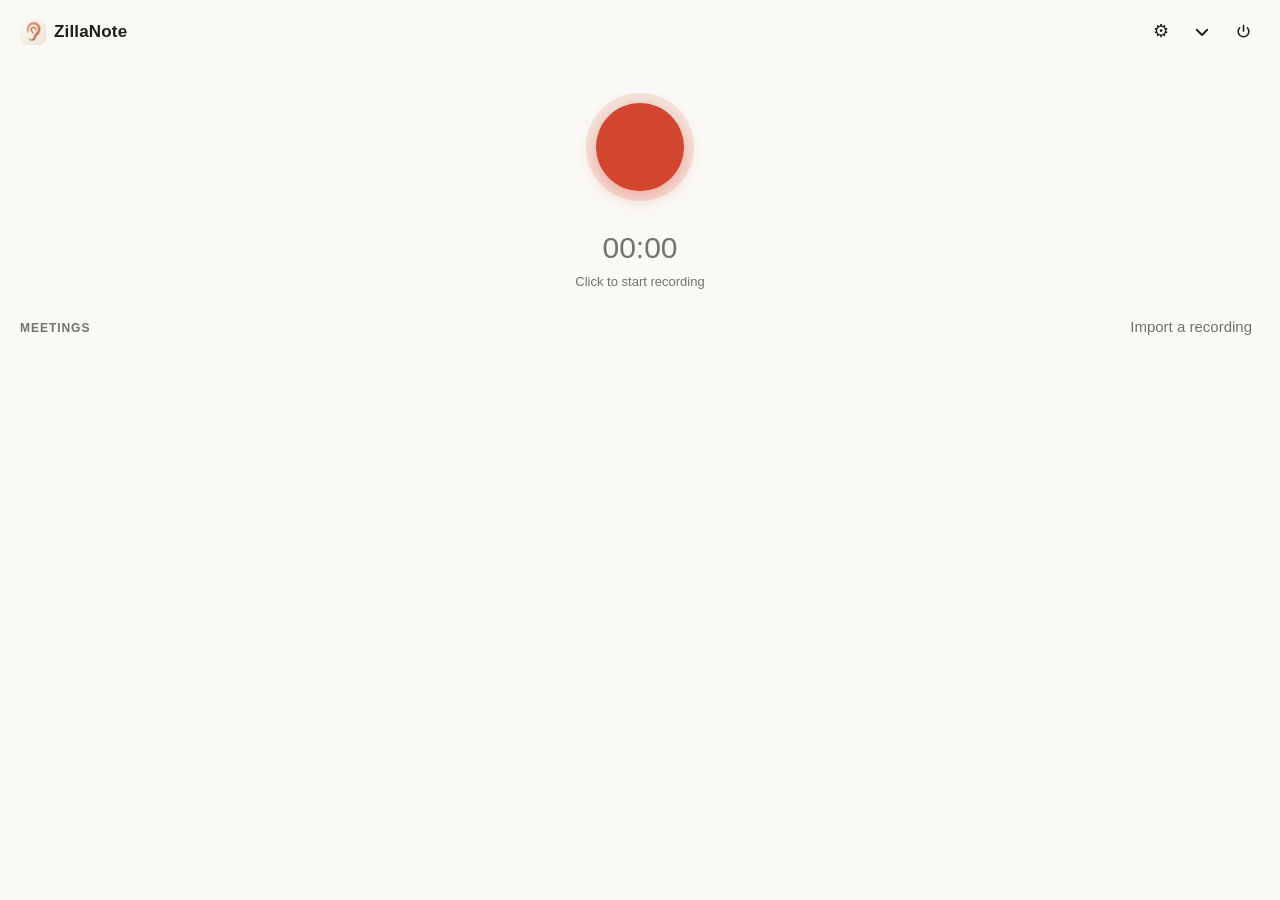
==== ui/index.html @ 25ee05d5 "Settings: choose the speech model, with its size, download time and memory Each of the four models i" ====
<!doctype html>
<html lang="en">
  <head>
    <meta charset="utf-8" />
    <meta name="viewport" content="width=device-width, initial-scale=1" />
    <title>ZillaNote</title>
    <link rel="stylesheet" href="style.css" />
  </head>
  <body>
    <main id="home" class="view">
      <header class="bar">
        <img class="brand" src="logo.png" alt="" draggable="false" />
        <h1>ZillaNote</h1>
        <button id="open-settings" class="icon" title="Settings" aria-label="Settings">⚙</button>
        <button id="collapse" class="icon" title="Shrink to the side bar" aria-label="Shrink to the side bar">
          <svg viewBox="0 0 24 24" width="18" height="18" fill="none" stroke="currentColor" stroke-width="2.4" stroke-linecap="round" stroke-linejoin="round"><path d="M5 9l7 7 7-7" /></svg>
        </button>
        <button id="quit" class="icon" title="Quit ZillaNote" aria-label="Quit ZillaNote">
          <svg viewBox="0 0 24 24" width="17" height="17" fill="none" stroke="currentColor" stroke-width="2.2" stroke-linecap="round"><path d="M12 3.5v8" /><path d="M6.6 6.8a7.5 7.5 0 1 0 10.8 0" /></svg>
        </button>
      </header>

      <section class="recorder">
        <button id="record" class="record" aria-label="Start recording">
          <span class="ring"></span>
          <span class="dot"></span>
        </button>
        <div id="timer" class="timer">00:00</div>
        <p id="hint" class="hint">Click to start recording</p>
      </section>

      <div id="notice" class="notice" hidden></div>
      <div id="download" class="download" hidden>
        <p id="download-text"></p>
        <div id="download-bar" class="progress" hidden><span></span></div>
        <div class="row">
          <button id="download-start" class="primary">Download</button>
          <button id="download-stop" class="text" hidden>Stop</button>
        </div>
      </div>

      <section class="meetings">
        <div class="row">
          <h2>Meetings</h2>
          <span class="spacer"></span>
          <button id="import" class="text" title="Transcribe a recording made elsewhere. You can also drop the file on this window.">Import a recording</button>
        </div>
        <ul id="meeting-list"></ul>
        <p id="empty" class="empty" hidden>Your meetings will appear here.</p>
      </section>
    </main>

    <main id="detail" class="view" hidden>
      <header class="bar">
        <button id="back" class="icon" title="Back" aria-label="Back">←</button>
        <input id="title" class="title" spellcheck="false" aria-label="Meeting title" />
        <button id="reveal" class="icon" title="Show files" aria-label="Show files">📁</button>
      </header>
      <p id="detail-meta" class="meta"></p>
      <p id="detail-email" class="meta" hidden><span></span> <button id="send-email" class="text link">Send again</button></p>
      <div id="detail-error" class="notice" hidden></div>
      <div id="detail-progress" class="progress" hidden><span></span></div>

      <nav class="tabs">
        <button data-tab="minutes" class="tab active">Minutes</button>
        <button data-tab="transcript" class="tab">Transcript</button>
        <span class="spacer"></span>
        <button id="copy" class="text">Copy</button>
      </nav>
      <div id="speakers" class="speakers" hidden></div>
      <article id="minutes" class="document"></article>
      <article id="transcript" class="document transcript" hidden></article>

      <footer class="actions">
        <select id="template" aria-label="Template"></select>
        <button id="rewrite">Write minutes</button>
        <span class="spacer"></span>
        <button id="reprocess" class="text" title="Transcribe the recording again">Transcribe again</button>
        <button id="delete" class="text danger">Delete</button>
      </footer>
    </main>

    <dialog id="settings">
      <form method="dialog" id="settings-form">
        <h2>Settings</h2>

        <h3>Language model</h3>
        <p class="help">Any OpenAI-compatible endpoint: LM Studio or Ollama on this Mac, or a hosted API with a key.</p>
        <label>Endpoint URL <input id="llm-url" type="url" placeholder="http://localhost:1234/v1" /></label>
        <label>Model <input id="llm-model" type="text" placeholder="qwen/qwen3.8-27b" /></label>
        <label>API key <input id="llm-key" type="password" placeholder="Not needed for a local model" autocomplete="off" /></label>

        <h3>Minutes</h3>
        <label class="check"><input id="auto-minutes" type="checkbox" /> Write the minutes by themselves as soon as the transcript is ready</label>
        <label>Default template <select id="default-template"></select></label>
        <label>
          System prompt
          <textarea id="system-prompt" rows="14" spellcheck="false"></textarea>
        </label>
        <p class="help">The rules, and under "Template" the shape of the minutes, spelled out: change the sections there. The template chosen for a meeting only says how it differs from that shape.</p>
        <button type="button" id="reset-prompt" class="text">Reset to the default prompt</button>

        <h3>Email the minutes</h3>
        <p class="help">Minutes are sent to this one address as soon as they are written. Leave it empty to send nothing.</p>
        <label>Send minutes to <input id="email-to" type="email" placeholder="you@example.com" /></label>
        <label>Send from (your mail account) <input id="email-from" type="email" placeholder="you@gmail.com, you@qq.com, …" /></label>
        <label>That account's app password <input id="email-password" type="password" autocomplete="off" placeholder="Gmail, iCloud, Yahoo: app password. QQ, 163: authorization code" /></label>
        <label id="email-server-row" hidden>Outgoing mail server <input id="email-server" type="text" placeholder="smtp.example.com:465" /></label>
        <button type="button" id="test-email" class="text">Send a test email</button>

        <h3>Recording</h3>
        <label class="check"><input id="system-audio" type="checkbox" /> Record the computer's sound too, so the other side of a Teams or Zoom call is in the transcript</label>
        <p class="help">macOS asks for permission the first time. If the other side is missing from a transcript, allow ZillaNote under Privacy &amp; Security → Screen &amp; System Audio Recording → System Audio Recording Only. <button type="button" id="open-system-audio" class="text link">Open that page</button></p>

        <h3>Remembered voices</h3>
        <p class="help">Name a speaker in a meeting's transcript, and ZillaNote knows the voice in later meetings.</p>
        <ul id="voices" class="voices"></ul>

        <h3>Speech model</h3>
        <p class="help" id="models-help">Transcription runs on this Mac. The bigger the model, the fewer mis-heard words; it needs the memory shown only while a recording is being transcribed.</p>
        <div id="models" class="models"></div>

        <h3>Recognition</h3>
        <label>
          Names and terms to prefer
          <textarea id="vocabulary" rows="3" placeholder="One per line: people, products, acronyms" spellcheck="false"></textarea>
        </label>
        <div id="readiness" class="readiness"></div>

        <menu>
          <button type="button" id="cancel-settings" class="text">Cancel</button>
          <button type="submit" id="save-settings" class="primary">Save</button>
        </menu>
      </form>
    </dialog>

    <div id="toast" class="toast" hidden></div>
    <script type="module" src="app.js"></script>
  </body>
</html>
---- ui/style.css ----
:root {
  color-scheme: light dark;
  /* Warm paper and terracotta, as in the icon. Red stays for recording and for trouble. */
  --bg: #faf9f5;
  --surface: #ffffff;
  --text: #1f1e1d;
  --muted: #73726c;
  --line: #e8e6dc;
  --accent: #d2452f;
  --brand: #c96442;
  --accent-soft: rgba(210, 69, 47, 0.13);
  --ok: #2f7d4f;
  --warn-bg: #f7ecd9;
  --warn-text: #6f4a12;
  font: 15px/1.5 -apple-system, "Segoe UI", "PingFang SC", "Microsoft YaHei", sans-serif;
}

@media (prefers-color-scheme: dark) {
  :root {
    --bg: #1f1e1d;
    --surface: #2a2927;
    --text: #f0eee6;
    --muted: #a3a097;
    --line: #3d3c38;
    --brand: #d97757;
    --warn-bg: #3a2f17;
    --warn-text: #f1cf8a;
  }
}

* { box-sizing: border-box; }
[hidden] { display: none !important; }

html, body { height: 100%; margin: 0; }
body { background: var(--bg); color: var(--text); overflow: hidden; }

.view { height: 100%; display: flex; flex-direction: column; padding: 0 20px 16px; }
.bar { display: flex; align-items: center; gap: 8px; padding: 14px 0 6px; }
.bar h1 { font-size: 17px; margin: 0; flex: 1; letter-spacing: 0.01em; }
.brand { width: 26px; height: 26px; border-radius: 7px; }
button.icon svg { display: block; }
h2 { font-size: 12px; text-transform: uppercase; letter-spacing: 0.08em; color: var(--muted); margin: 0 0 8px; }
.spacer { flex: 1; }

button { font: inherit; color: inherit; cursor: pointer; border: 1px solid var(--line); background: var(--surface); border-radius: 8px; padding: 6px 12px; }
button:disabled { opacity: 0.5; cursor: default; }
button.icon { border: none; background: none; font-size: 18px; padding: 4px 8px; border-radius: 8px; }
button.icon:hover, button.text:hover { background: var(--line); }
button.text { border: none; background: none; color: var(--muted); padding: 6px 8px; }
button.danger { color: var(--accent); }
button.primary { background: var(--brand); color: #fff; border-color: var(--brand); }

/* --- recorder --- */
.recorder { display: flex; flex-direction: column; align-items: center; padding: 26px 0 18px; }
.record { position: relative; width: 132px; height: 132px; border-radius: 50%; border: none; background: none; padding: 0; }
.record .ring { position: absolute; inset: 0; border-radius: 50%; background: var(--accent-soft); transform: scale(var(--level, 0.82)); transition: transform 0.12s ease-out; }
.record .dot { position: absolute; inset: 22px; border-radius: 50%; background: var(--accent); box-shadow: 0 6px 18px rgba(217, 58, 43, 0.35); transition: border-radius 0.2s, inset 0.2s; }
.record:hover .dot { filter: brightness(1.06); }
.record.recording .dot { inset: 44px; border-radius: 10px; }
.record:disabled .dot { background: var(--muted); box-shadow: none; }
.timer { font-size: 30px; font-variant-numeric: tabular-nums; font-weight: 300; margin-top: 12px; color: var(--muted); }
.recording ~ .timer { color: var(--text); }
.hint { margin: 2px 0 0; color: var(--muted); font-size: 13px; }

.notice { background: var(--warn-bg); color: var(--warn-text); border-radius: 10px; padding: 10px 12px; font-size: 13px; margin-bottom: 12px; white-space: pre-line; }

/* --- meetings --- */
.meetings { flex: 1; min-height: 0; display: flex; flex-direction: column; }
#meeting-list { list-style: none; margin: 0; padding: 0; overflow-y: auto; flex: 1; }
#meeting-list li { background: var(--surface); border: 1px solid var(--line); border-radius: 10px; padding: 10px 12px; margin-bottom: 8px; cursor: pointer; }
#meeting-list li:hover { border-color: var(--muted); }
.row { display: flex; align-items: baseline; gap: 8px; }
.row .name { flex: 1; font-weight: 500; white-space: nowrap; overflow: hidden; text-overflow: ellipsis; }
.row .when, .meta { color: var(--muted); font-size: 12px; }
.chip { font-size: 11px; padding: 1px 8px; border-radius: 99px; background: var(--line); color: var(--muted); white-space: nowrap; }
.chip.done { background: rgba(47, 125, 79, 0.14); color: var(--ok); }
.chip.failed { background: var(--accent-soft); color: var(--accent); }
.progress { height: 3px; background: var(--line); border-radius: 3px; margin-top: 8px; overflow: hidden; }
.progress span { display: block; height: 100%; width: 0; background: var(--brand); transition: width 0.3s; }
.progress.indeterminate span { width: 35%; animation: slide 1.4s ease-in-out infinite; }
@keyframes slide { 0% { margin-left: -35%; } 100% { margin-left: 100%; } }
.empty { color: var(--muted); text-align: center; margin-top: 28px; font-size: 13px; }

/* --- detail --- */
.title { flex: 1; min-width: 0; font: inherit; font-size: 16px; font-weight: 600; color: inherit; background: none; border: 1px solid transparent; border-radius: 6px; padding: 3px 6px; }
.title:hover, .title:focus { border-color: var(--line); outline: none; background: var(--surface); }
.meta { margin: 0 0 8px 6px; }
.tabs { display: flex; align-items: center; gap: 4px; border-bottom: 1px solid var(--line); margin-bottom: 10px; }
.tab { border: none; background: none; border-radius: 0; padding: 8px 10px; color: var(--muted); border-bottom: 2px solid transparent; margin-bottom: -1px; }
.tab.active { color: var(--text); border-bottom-color: var(--brand); }
.document { flex: 1; min-height: 0; overflow-y: auto; user-select: text; -webkit-user-select: text; padding-right: 4px; }
.document h1, .document h2, .document h3 { text-transform: none; letter-spacing: 0; color: var(--text); margin: 16px 0 6px; }
.document h1 { font-size: 18px; } .document h2 { font-size: 16px; } .document h3 { font-size: 14px; }
.document p { margin: 0 0 10px; }
.document ul, .document ol { margin: 0 0 10px; padding-left: 22px; }
.document li { margin-bottom: 3px; }
.document code { background: var(--line); border-radius: 4px; padding: 0 4px; font-size: 13px; }
.document blockquote { margin: 0 0 10px; padding-left: 12px; border-left: 3px solid var(--line); color: var(--muted); }
.document table { border-collapse: collapse; width: 100%; margin-bottom: 12px; font-size: 13px; }
.document th, .document td { border: 1px solid var(--line); padding: 5px 8px; text-align: left; vertical-align: top; }
.document th { background: var(--surface); }
.document .placeholder { color: var(--muted); text-align: center; margin-top: 40px; }
.transcript p { margin-bottom: 8px; }
.transcript time { color: var(--muted); font-size: 12px; font-variant-numeric: tabular-nums; margin-right: 6px; }
.actions { display: flex; align-items: center; gap: 6px; padding-top: 10px; border-top: 1px solid var(--line); }
input:focus-visible, textarea:focus-visible, select:focus-visible { outline: 2px solid var(--brand); outline-offset: 1px; }
select, input, textarea { font: inherit; color: inherit; background: var(--surface); border: 1px solid var(--line); border-radius: 8px; padding: 6px 8px; }

/* --- choosing the speech model --- */
.models { display: flex; flex-direction: column; gap: 6px; }
#settings-form label.model { flex-direction: row; align-items: flex-start; gap: 10px; padding: 8px 10px; border: 1px solid var(--line); border-radius: 10px; color: var(--text); cursor: pointer; }
#settings-form label.model:has(input:checked) { border-color: var(--brand); }
label.model input { margin: 3px 0 0; accent-color: var(--brand); }
label.model > span { display: flex; flex-direction: column; gap: 2px; font-size: 13px; }
label.model b { font-weight: 600; }
label.model small { font-size: 12px; color: var(--muted); }
label.model small.facts { color: var(--text); opacity: 0.8; }
.tag { font-style: normal; font-weight: 500; font-size: 11px; color: var(--brand); margin-left: 4px; }

/* --- downloading the models --- */
.download { margin: 0 0 12px; padding: 10px 12px; border: 1px solid var(--line); border-radius: 10px; font-size: 13px; display: flex; flex-direction: column; gap: 8px; }
.download p { margin: 0; }
.download .row { display: flex; gap: 8px; align-items: center; }

/* --- speakers --- */
.speakers { display: flex; flex-wrap: wrap; gap: 6px; padding: 0 0 8px; }
.speaker { font-size: 12px; padding: 3px 10px; border-radius: 99px; border: 1px dashed var(--line); background: none; color: var(--muted); cursor: pointer; }
.speaker.named { border-style: solid; color: var(--text); }
.speaker-name { font-size: 12px; padding: 3px 10px; border-radius: 99px; width: 140px; }
.transcript b { font-weight: 600; }
.voices { list-style: none; margin: 0; padding: 0; display: flex; flex-direction: column; gap: 2px; }
.voices li { display: flex; align-items: center; justify-content: space-between; font-size: 13px; }

/* --- settings --- */
dialog { border: none; border-radius: 14px; padding: 0; width: min(560px, calc(100vw - 32px)); max-height: calc(100vh - 32px); background: var(--bg); color: var(--text); box-shadow: 0 20px 60px rgba(0, 0, 0, 0.35); }
dialog::backdrop { background: rgba(0, 0, 0, 0.35); }
#settings-form { padding: 18px 20px; display: flex; flex-direction: column; gap: 8px; }
#settings-form h2 { font-size: 17px; text-transform: none; letter-spacing: 0; color: var(--text); margin: 0; }
#settings-form h3 { font-size: 12px; text-transform: uppercase; letter-spacing: 0.08em; color: var(--muted); margin: 12px 0 0; }
#settings-form label { display: flex; flex-direction: column; gap: 4px; font-size: 13px; color: var(--muted); }
#settings-form label.check { flex-direction: row; align-items: flex-start; gap: 8px; color: var(--text); }
#settings-form label.check input { margin: 2px 0 0; }
#settings-form textarea { resize: vertical; font-size: 13px; line-height: 1.45; color: var(--text); }
#settings-form input, #settings-form select { color: var(--text); }
.help { margin: 0; font-size: 12px; color: var(--muted); }
#reset-prompt, #test-email { align-self: flex-start; font-size: 12px; }
button.link { padding: 0 4px; font-size: 12px; color: var(--brand); }
.meta.problem span { color: var(--accent); }
.readiness { font-size: 12px; color: var(--muted); white-space: pre-line; }
menu { display: flex; justify-content: flex-end; gap: 8px; padding: 0; margin: 10px 0 0; }

.toast { position: fixed; left: 50%; bottom: 22px; transform: translateX(-50%); background: var(--text); color: var(--bg); padding: 8px 14px; border-radius: 99px; font-size: 13px; max-width: 86vw; }
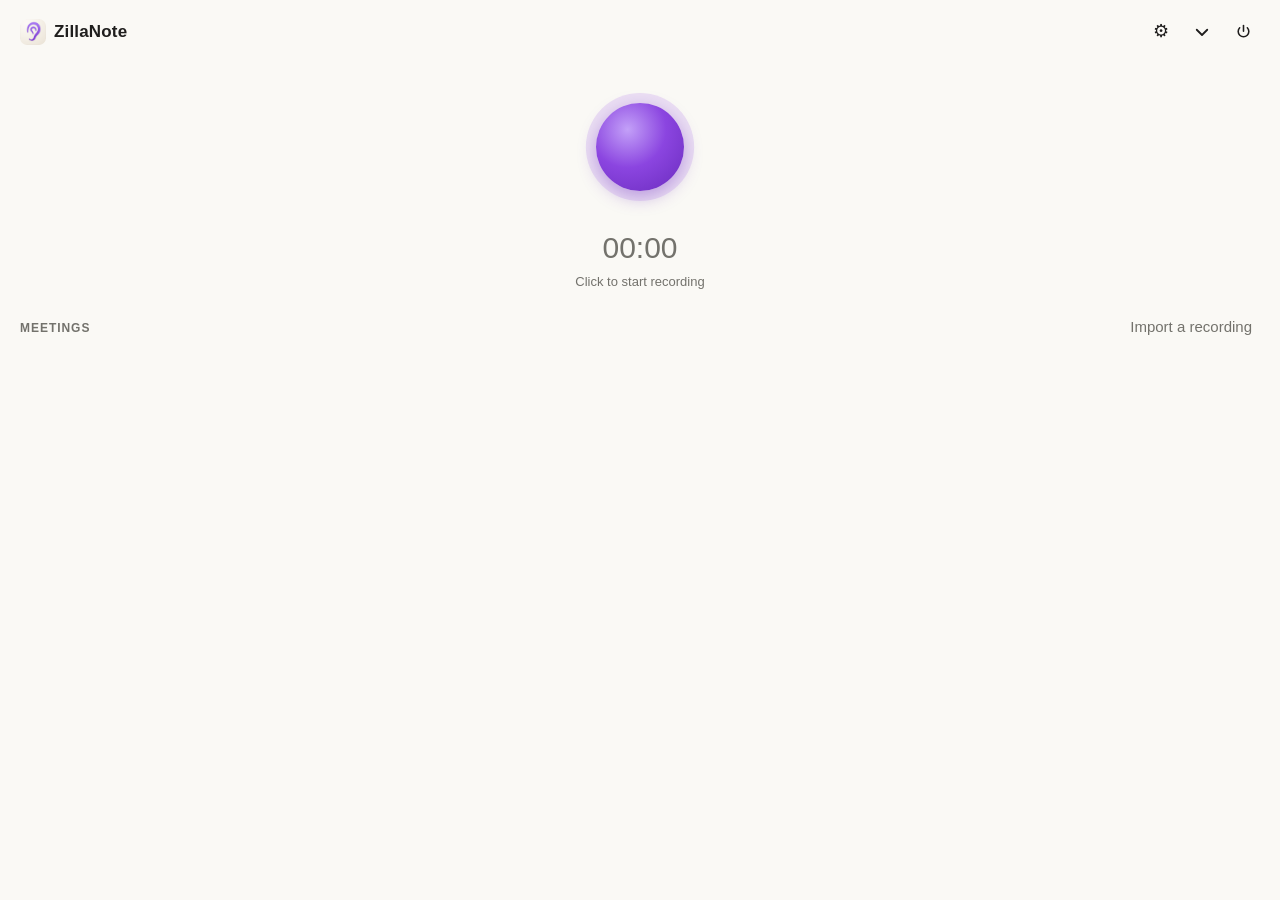
==== commit e4d5bb9b: "Violet for the ear, the bar's tab and the record button; the version after the name The brand colour" ====
--- a/ui/index.html
+++ b/ui/index.html
@@ -10,7 +10,7 @@
     <main id="home" class="view">
       <header class="bar">
         <img class="brand" src="logo.png" alt="" draggable="false" />
-        <h1>ZillaNote</h1>
+        <h1>ZillaNote<small id="version"></small></h1>
         <button id="open-settings" class="icon" title="Settings" aria-label="Settings">⚙</button>
         <button id="collapse" class="icon" title="Shrink to the side bar" aria-label="Shrink to the side bar">
           <svg viewBox="0 0 24 24" width="18" height="18" fill="none" stroke="currentColor" stroke-width="2.4" stroke-linecap="round" stroke-linejoin="round"><path d="M5 9l7 7 7-7" /></svg>
@@ -107,6 +107,7 @@
         <label>That account's app password <input id="email-password" type="password" autocomplete="off" placeholder="Gmail, iCloud, Yahoo: app password. QQ, 163: authorization code" /></label>
         <label id="email-server-row" hidden>Outgoing mail server <input id="email-server" type="text" placeholder="smtp.example.com:465" /></label>
         <button type="button" id="test-email" class="text">Send a test email</button>
+        <p class="help result" id="test-email-result" hidden></p>
 
         <h3>Recording</h3>
         <label class="check"><input id="system-audio" type="checkbox" /> Record the computer's sound too, so the other side of a Teams or Zoom call is in the transcript</label>
--- a/ui/style.css
+++ b/ui/style.css
@@ -1,13 +1,16 @@
 :root {
   color-scheme: light dark;
-  /* Warm paper and terracotta, as in the icon. Red stays for recording and for trouble. */
+  /* Warm paper and violet, as in the icon. Red stays for a recording under way and for trouble. */
   --bg: #faf9f5;
   --surface: #ffffff;
   --text: #1f1e1d;
   --muted: #73726c;
   --line: #e8e6dc;
   --accent: #d2452f;
-  --brand: #c96442;
+  --brand: #8b45e0;
+  --brand-lighter: #c3a0f8;
+  --brand-deep: #6a2bbd;
+  --brand-soft: rgba(139, 69, 224, 0.14);
   --accent-soft: rgba(210, 69, 47, 0.13);
   --ok: #2f7d4f;
   --warn-bg: #f7ecd9;
@@ -22,7 +25,7 @@
     --text: #f0eee6;
     --muted: #a3a097;
     --line: #3d3c38;
-    --brand: #d97757;
+    --brand: #a878f2;
     --warn-bg: #3a2f17;
     --warn-text: #f1cf8a;
   }
@@ -37,6 +40,7 @@
 .view { height: 100%; display: flex; flex-direction: column; padding: 0 20px 16px; }
 .bar { display: flex; align-items: center; gap: 8px; padding: 14px 0 6px; }
 .bar h1 { font-size: 17px; margin: 0; flex: 1; letter-spacing: 0.01em; }
+.bar h1 small { margin-left: 5px; font-size: 11px; font-weight: 400; letter-spacing: 0; color: var(--muted); }
 .brand { width: 26px; height: 26px; border-radius: 7px; }
 button.icon svg { display: block; }
 h2 { font-size: 12px; text-transform: uppercase; letter-spacing: 0.08em; color: var(--muted); margin: 0 0 8px; }
@@ -53,10 +57,11 @@
 /* --- recorder --- */
 .recorder { display: flex; flex-direction: column; align-items: center; padding: 26px 0 18px; }
 .record { position: relative; width: 132px; height: 132px; border-radius: 50%; border: none; background: none; padding: 0; }
-.record .ring { position: absolute; inset: 0; border-radius: 50%; background: var(--accent-soft); transform: scale(var(--level, 0.82)); transition: transform 0.12s ease-out; }
-.record .dot { position: absolute; inset: 22px; border-radius: 50%; background: var(--accent); box-shadow: 0 6px 18px rgba(217, 58, 43, 0.35); transition: border-radius 0.2s, inset 0.2s; }
+.record .ring { position: absolute; inset: 0; border-radius: 50%; background: var(--brand-soft); transform: scale(var(--level, 0.82)); transition: transform 0.12s ease-out; }
+.record .dot { position: absolute; inset: 22px; border-radius: 50%; background: radial-gradient(circle at 36% 30%, var(--brand-lighter), var(--brand) 46%, var(--brand-deep)); box-shadow: 0 6px 18px rgba(106, 43, 189, 0.38); transition: border-radius 0.2s, inset 0.2s; }
 .record:hover .dot { filter: brightness(1.06); }
-.record.recording .dot { inset: 44px; border-radius: 10px; }
+.record.recording .ring { background: var(--accent-soft); }
+.record.recording .dot { inset: 44px; border-radius: 10px; background: var(--accent); box-shadow: 0 6px 18px rgba(217, 58, 43, 0.35); }
 .record:disabled .dot { background: var(--muted); box-shadow: none; }
 .timer { font-size: 30px; font-variant-numeric: tabular-nums; font-weight: 300; margin-top: 12px; color: var(--muted); }
 .recording ~ .timer { color: var(--text); }
@@ -143,6 +148,9 @@
 #settings-form textarea { resize: vertical; font-size: 13px; line-height: 1.45; color: var(--text); }
 #settings-form input, #settings-form select { color: var(--text); }
 .help { margin: 0; font-size: 12px; color: var(--muted); }
+.help.result { user-select: text; -webkit-user-select: text; cursor: text; }
+.help.result.ok { color: var(--ok); }
+.help.result.problem { color: var(--accent); }
 #reset-prompt, #test-email { align-self: flex-start; font-size: 12px; }
 button.link { padding: 0 4px; font-size: 12px; color: var(--brand); }
 .meta.problem span { color: var(--accent); }
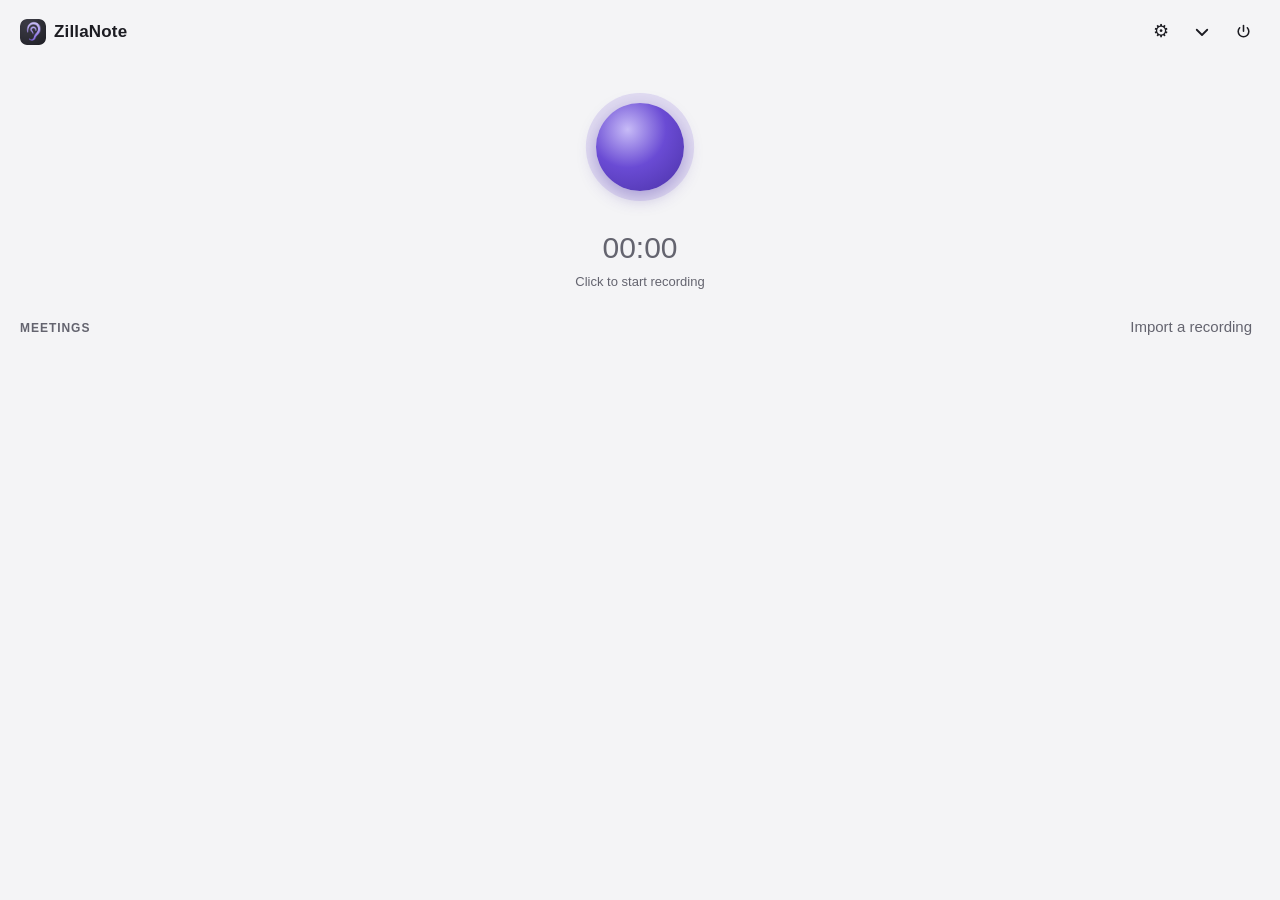
==== commit 7dc5eb57: "Calls: the button flashes when one starts, the recording stops when it ends; two speech models Every" ====
--- a/ui/index.html
+++ b/ui/index.html
@@ -27,6 +27,11 @@
         </button>
         <div id="timer" class="timer">00:00</div>
         <p id="hint" class="hint">Click to start recording</p>
+        <div id="call" class="call-note" hidden>
+          <strong id="call-title"></strong>
+          <span id="call-text"></span>
+          <button type="button" id="keep" class="text" hidden>Keep recording</button>
+        </div>
       </section>
 
       <div id="notice" class="notice" hidden></div>
@@ -110,6 +115,9 @@
         <p class="help result" id="test-email-result" hidden></p>
 
         <h3>Recording</h3>
+        <label class="check"><input id="notice-calls" type="checkbox" /> Flash the record button when a call starts: Teams, Zoom, or any program that opens the microphone</label>
+        <label class="check"><input id="stop-after-call" type="checkbox" /> Stop the recording half a minute after the call ends, after a countdown you can cancel</label>
+        <p class="help">The system says which programs have the microphone open; nothing is installed and no permission is asked. A program counts as a call after a minute, so dictation and voice messages change nothing.</p>
         <label class="check"><input id="system-audio" type="checkbox" /> Record the computer's sound too, so the other side of a Teams or Zoom call is in the transcript</label>
         <p class="help">macOS asks for permission the first time. If the other side is missing from a transcript, allow ZillaNote under Privacy &amp; Security → Screen &amp; System Audio Recording → System Audio Recording Only. <button type="button" id="open-system-audio" class="text link">Open that page</button></p>
 
--- a/ui/style.css
+++ b/ui/style.css
@@ -1,17 +1,24 @@
 :root {
   color-scheme: light dark;
-  /* Warm paper and violet, as in the icon. Red stays for a recording under way and for trouble. */
-  --bg: #faf9f5;
+  /* Cool grey paper and the icon's violet. Red stays for a recording under way and for trouble. */
+  --bg: #f4f4f6;
   --surface: #ffffff;
-  --text: #1f1e1d;
-  --muted: #73726c;
-  --line: #e8e6dc;
-  --accent: #d2452f;
-  --brand: #8b45e0;
-  --brand-lighter: #c3a0f8;
-  --brand-deep: #6a2bbd;
-  --brand-soft: rgba(139, 69, 224, 0.14);
-  --accent-soft: rgba(210, 69, 47, 0.13);
+  --text: #1c1c22;
+  --muted: #64646f;
+  --line: #e3e3ea;
+  --accent: #cf3042;
+  --brand: #6a4bd4;
+  --brand-lighter: #c7bbf7;
+  --brand-deep: #4a31a6;
+  --brand-fill: #6a4bd4;
+  --brand-soft: rgba(106, 75, 212, 0.14);
+  --brand-halo: rgba(106, 75, 212, 0.24);
+  /* The stop button: the bar's graphite, and a red bright enough to sit on it. */
+  --graphite-light: #4c4c59;
+  --graphite: #26262c;
+  --graphite-deep: #17171c;
+  --stop: #e5484d;
+  --accent-soft: rgba(207, 48, 66, 0.12);
   --ok: #2f7d4f;
   --warn-bg: #f7ecd9;
   --warn-text: #6f4a12;
@@ -20,12 +27,17 @@
 
 @media (prefers-color-scheme: dark) {
   :root {
-    --bg: #1f1e1d;
-    --surface: #2a2927;
-    --text: #f0eee6;
-    --muted: #a3a097;
-    --line: #3d3c38;
-    --brand: #a878f2;
+    --bg: #1c1c21;
+    --surface: #26262c;
+    --text: #f0f0f5;
+    --muted: #a0a0ad;
+    --line: #3a3a44;
+    --brand: #9b85ee;
+    --brand-soft: rgba(155, 133, 238, 0.2);
+    --brand-halo: rgba(155, 133, 238, 0.32);
+    --graphite-light: #5c5c6b;
+    --graphite: #363640;
+    --graphite-deep: #26262d;
     --warn-bg: #3a2f17;
     --warn-text: #f1cf8a;
   }
@@ -52,17 +64,32 @@
 button.icon:hover, button.text:hover { background: var(--line); }
 button.text { border: none; background: none; color: var(--muted); padding: 6px 8px; }
 button.danger { color: var(--accent); }
-button.primary { background: var(--brand); color: #fff; border-color: var(--brand); }
+button.primary { background: var(--brand-fill); color: #fff; border-color: var(--brand-fill); }
 
 /* --- recorder --- */
 .recorder { display: flex; flex-direction: column; align-items: center; padding: 26px 0 18px; }
 .record { position: relative; width: 132px; height: 132px; border-radius: 50%; border: none; background: none; padding: 0; }
 .record .ring { position: absolute; inset: 0; border-radius: 50%; background: var(--brand-soft); transform: scale(var(--level, 0.82)); transition: transform 0.12s ease-out; }
-.record .dot { position: absolute; inset: 22px; border-radius: 50%; background: radial-gradient(circle at 36% 30%, var(--brand-lighter), var(--brand) 46%, var(--brand-deep)); box-shadow: 0 6px 18px rgba(106, 43, 189, 0.38); transition: border-radius 0.2s, inset 0.2s; }
+.record .dot { position: absolute; inset: 22px; border-radius: 50%; background: radial-gradient(circle at 36% 30%, var(--brand-lighter), var(--brand) 46%, var(--brand-deep)); box-shadow: 0 6px 18px rgba(74, 49, 166, 0.38); transition: background 0.2s; }
 .record:hover .dot { filter: brightness(1.06); }
-.record.recording .ring { background: var(--accent-soft); }
-.record.recording .dot { inset: 44px; border-radius: 10px; background: var(--accent); box-shadow: 0 6px 18px rgba(217, 58, 43, 0.35); }
+/* While a recording runs the button is the bar's in large: graphite, with the red square that
+   means stop. The halo stays violet and moves with the voice. */
+.record .dot::after { content: ""; position: absolute; inset: 50%; border-radius: 9px; background: var(--stop); transition: inset 0.2s; }
+.record.recording .ring { background: var(--brand-halo); }
+.record.recording .dot { background: radial-gradient(circle at 36% 30%, var(--graphite-light), var(--graphite) 55%, var(--graphite-deep)); box-shadow: 0 6px 18px rgba(20, 20, 30, 0.35); }
+.record.recording .dot::after { inset: 27px; }
 .record:disabled .dot { background: var(--muted); box-shadow: none; }
+/* A call program has opened the microphone and nothing is recorded: the halo breathes. */
+.record.call .ring { animation: call 1.4s ease-in-out infinite; }
+@keyframes call {
+  0%, 100% { transform: scale(0.82); background: var(--brand-soft); }
+  50% { transform: scale(1); background: var(--brand-halo); }
+}
+.call-note { max-width: calc(100% - 32px); margin-top: 12px; padding: 8px 14px; border-radius: 10px; background: var(--brand-soft); font-size: 13px; text-align: center; display: flex; gap: 4px 10px; align-items: center; justify-content: center; flex-wrap: wrap; }
+.call-note strong { color: var(--brand); }
+.call-note.ending { background: var(--accent-soft); }
+.call-note.ending strong { color: var(--accent); }
+.call-note button.text { color: var(--brand); font-weight: 600; padding: 4px 8px; }
 .timer { font-size: 30px; font-variant-numeric: tabular-nums; font-weight: 300; margin-top: 12px; color: var(--muted); }
 .recording ~ .timer { color: var(--text); }
 .hint { margin: 2px 0 0; color: var(--muted); font-size: 13px; }
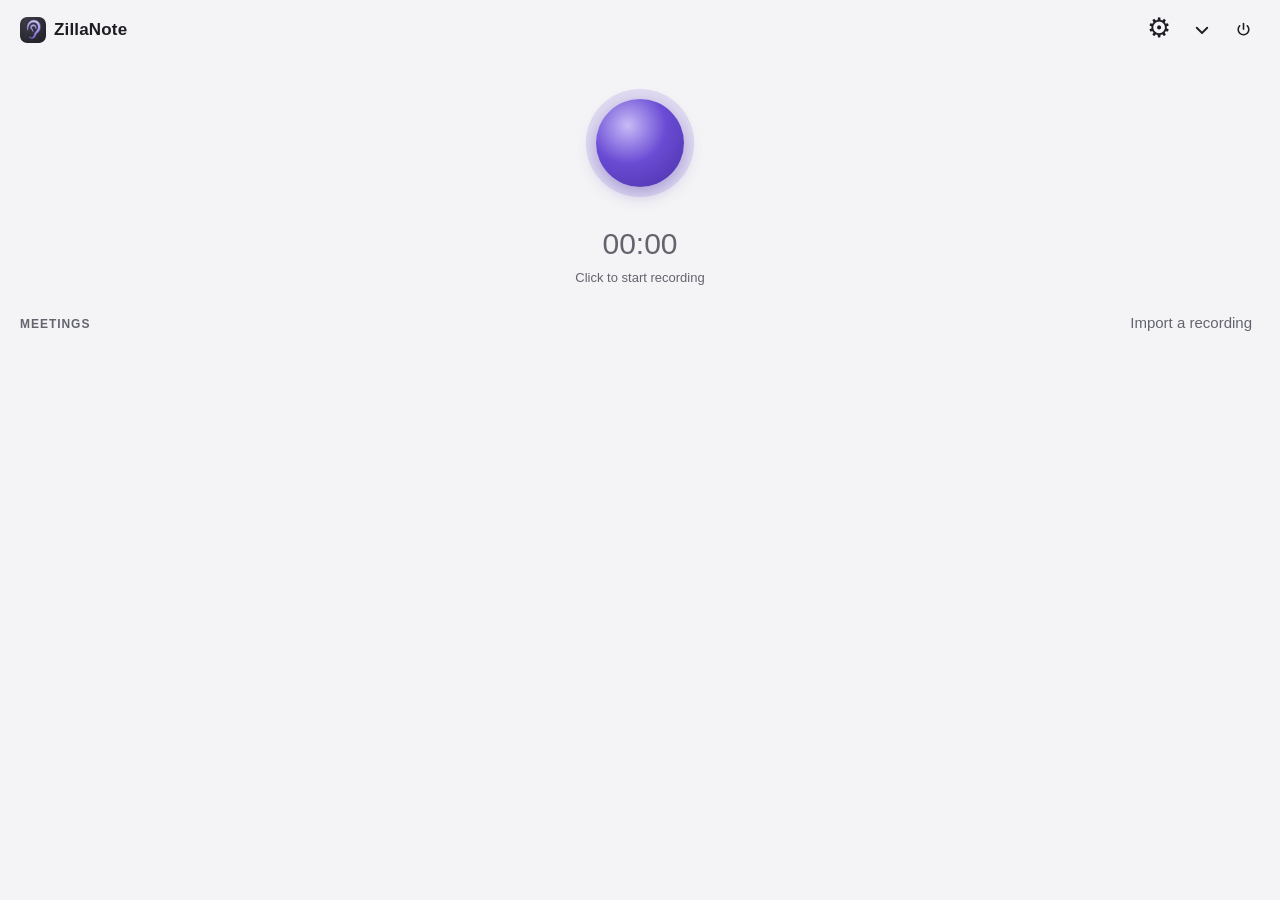
==== commit e2f8bdcd: "Settings in two levels, your own speech service, and deleting a speech model The first page of Setti" ====
--- a/ui/index.html
+++ b/ui/index.html
@@ -87,54 +87,94 @@
 
     <dialog id="settings">
       <form method="dialog" id="settings-form">
-        <h2>Settings</h2>
+        <!-- The first page holds what is changed now and then; each setup row opens a page of its own. -->
+        <section class="page" data-page="main">
+          <h2>Settings</h2>
 
-        <h3>Language model</h3>
-        <p class="help">Any OpenAI-compatible endpoint: LM Studio or Ollama on this Mac, or a hosted API with a key.</p>
-        <label>Endpoint URL <input id="llm-url" type="url" placeholder="http://localhost:1234/v1" /></label>
-        <label>Model <input id="llm-model" type="text" placeholder="qwen/qwen3.8-27b" /></label>
-        <label>API key <input id="llm-key" type="password" placeholder="Not needed for a local model" autocomplete="off" /></label>
+          <h3>Recording</h3>
+          <label class="check"><input id="notice-calls" type="checkbox" /> Flash the record button when a call starts</label>
+          <label class="check"><input id="stop-after-call" type="checkbox" /> Stop recording half a minute after the call ends</label>
+          <label class="check"><input id="system-audio" type="checkbox" /> Record the computer's sound too, so the other side of a call is in the transcript</label>
+          <p class="help">If the other side is missing from a transcript, allow ZillaNote under Privacy &amp; Security → Screen &amp; System Audio Recording → System Audio Recording Only. <button type="button" id="open-system-audio" class="text link">Open that page</button></p>
 
-        <h3>Minutes</h3>
-        <label class="check"><input id="auto-minutes" type="checkbox" /> Write the minutes by themselves as soon as the transcript is ready</label>
-        <label>Default template <select id="default-template"></select></label>
-        <label>
-          System prompt
-          <textarea id="system-prompt" rows="14" spellcheck="false"></textarea>
-        </label>
-        <p class="help">The rules, and under "Template" the shape of the minutes, spelled out: change the sections there. The template chosen for a meeting only says how it differs from that shape.</p>
-        <button type="button" id="reset-prompt" class="text">Reset to the default prompt</button>
+          <h3>Minutes</h3>
+          <label class="check"><input id="auto-minutes" type="checkbox" /> Write the minutes as soon as the transcript is ready</label>
+          <label>Default template <select id="default-template"></select></label>
 
-        <h3>Email the minutes</h3>
-        <p class="help">Minutes are sent to this one address as soon as they are written. Leave it empty to send nothing.</p>
-        <label>Send minutes to <input id="email-to" type="email" placeholder="you@example.com" /></label>
-        <label>Send from (your mail account) <input id="email-from" type="email" placeholder="you@gmail.com, you@qq.com, …" /></label>
-        <label>That account's app password <input id="email-password" type="password" autocomplete="off" placeholder="Gmail, iCloud, Yahoo: app password. QQ, 163: authorization code" /></label>
-        <label id="email-server-row" hidden>Outgoing mail server <input id="email-server" type="text" placeholder="smtp.example.com:465" /></label>
-        <button type="button" id="test-email" class="text">Send a test email</button>
-        <p class="help result" id="test-email-result" hidden></p>
+          <h3>Setup</h3>
+          <div class="setup">
+            <button type="button" data-open="speech"><span>Speech recognition</span><small id="status-speech"></small></button>
+            <button type="button" data-open="llm"><span>Language model</span><small id="status-llm"></small></button>
+            <button type="button" data-open="prompt"><span>Prompt and vocabulary</span><small id="status-prompt"></small></button>
+            <button type="button" data-open="email"><span>Email the minutes</span><small id="status-email"></small></button>
+            <button type="button" data-open="voices"><span>Remembered voices</span><small id="status-voices"></small></button>
+          </div>
+        </section>
 
-        <h3>Recording</h3>
-        <label class="check"><input id="notice-calls" type="checkbox" /> Flash the record button when a call starts: Teams, Zoom, or any program that opens the microphone</label>
-        <label class="check"><input id="stop-after-call" type="checkbox" /> Stop the recording half a minute after the call ends, after a countdown you can cancel</label>
-        <p class="help">The system says which programs have the microphone open; nothing is installed and no permission is asked. A program counts as a call after a minute, so dictation and voice messages change nothing.</p>
-        <label class="check"><input id="system-audio" type="checkbox" /> Record the computer's sound too, so the other side of a Teams or Zoom call is in the transcript</label>
-        <p class="help">macOS asks for permission the first time. If the other side is missing from a transcript, allow ZillaNote under Privacy &amp; Security → Screen &amp; System Audio Recording → System Audio Recording Only. <button type="button" id="open-system-audio" class="text link">Open that page</button></p>
+        <section class="page" data-page="speech" hidden>
+          <h2><button type="button" class="back" aria-label="Back to Settings">‹</button>Speech recognition</h2>
+          <label class="check"><input type="radio" name="asr-provider" value="local" /> <span><b>On this computer</b><small>Qwen3-ASR. The audio stays on this computer.</small></span></label>
+          <label class="check"><input type="radio" name="asr-provider" value="service" /> <span><b>A speech service</b><small>Any service with OpenAI's transcription API: OpenAI, Groq, SiliconFlow, your own Whisper server. Each stretch of speech is sent to it.</small></span></label>
 
-        <h3>Remembered voices</h3>
-        <p class="help">Name a speaker in a meeting's transcript, and ZillaNote knows the voice in later meetings.</p>
-        <ul id="voices" class="voices"></ul>
+          <div id="asr-local" class="group">
+            <p class="help" id="models-help">The bigger the model, the fewer mis-heard words; it needs the memory shown only while a recording is being transcribed.</p>
+            <div id="models" class="models"></div>
+          </div>
 
-        <h3>Speech model</h3>
-        <p class="help" id="models-help">Transcription runs on this Mac. The bigger the model, the fewer mis-heard words; it needs the memory shown only while a recording is being transcribed.</p>
-        <div id="models" class="models"></div>
+          <div id="asr-service" class="group" hidden>
+            <label>Endpoint URL <input id="asr-url" type="url" placeholder="https://api.openai.com/v1" /></label>
+            <label>Model <input id="asr-model-name" type="text" placeholder="whisper-1" /></label>
+            <label>API key <input id="asr-key" type="password" placeholder="Not needed for a server of your own" autocomplete="off" /></label>
+            <button type="button" id="test-asr" class="text">Test the service</button>
+            <p class="help result" id="test-asr-result" hidden></p>
+          </div>
+        </section>
 
-        <h3>Recognition</h3>
-        <label>
-          Names and terms to prefer
-          <textarea id="vocabulary" rows="3" placeholder="One per line: people, products, acronyms" spellcheck="false"></textarea>
-        </label>
-        <div id="readiness" class="readiness"></div>
+        <section class="page" data-page="llm" hidden>
+          <h2><button type="button" class="back" aria-label="Back to Settings">‹</button>Language model</h2>
+          <p class="help">Writes the minutes. Any OpenAI-compatible endpoint: LM Studio or Ollama on this computer, or a hosted API with a key.</p>
+          <label>Endpoint URL <input id="llm-url" type="url" placeholder="http://localhost:1234/v1" /></label>
+          <label>Model <input id="llm-model" type="text" placeholder="qwen/qwen3.8-27b" /></label>
+          <label>API key <input id="llm-key" type="password" placeholder="Not needed for a local model" autocomplete="off" /></label>
+        </section>
+
+        <section class="page" data-page="prompt" hidden>
+          <h2><button type="button" class="back" aria-label="Back to Settings">‹</button>Prompt and vocabulary</h2>
+          <label>
+            System prompt
+            <textarea id="system-prompt" rows="14" spellcheck="false"></textarea>
+          </label>
+          <p class="help">The rules, and under "Template" the shape of the minutes, spelled out: change the sections there. The template chosen for a meeting only says how it differs from that shape.</p>
+          <button type="button" id="reset-prompt" class="text">Reset to the default prompt</button>
+          <label>
+            Names and terms to prefer
+            <textarea id="vocabulary" rows="4" placeholder="One per line: people, products, acronyms" spellcheck="false"></textarea>
+          </label>
+          <p class="help">Given to the speech recognizer and to the language model, so they are spelled right.</p>
+        </section>
+
+        <section class="page" data-page="email" hidden>
+          <h2><button type="button" class="back" aria-label="Back to Settings">‹</button>Email the minutes</h2>
+          <p class="help">Minutes are sent to this one address as soon as they are written. Leave it empty to send nothing.</p>
+          <label>Send minutes to <input id="email-to" type="email" placeholder="you@example.com" /></label>
+          <label>Send from (your mail account) <input id="email-from" type="email" placeholder="you@gmail.com, you@qq.com, …" /></label>
+          <label>That account's app password <input id="email-password" type="password" autocomplete="off" placeholder="Gmail, iCloud, Yahoo: app password. QQ, 163: authorization code" /></label>
+          <label id="email-server-row" hidden>Outgoing mail server <input id="email-server" type="text" placeholder="smtp.example.com:465" /></label>
+          <button type="button" id="test-email" class="text">Send a test email</button>
+          <p class="help result" id="test-email-result" hidden></p>
+        </section>
+
+        <section class="page" data-page="voices" hidden>
+          <h2><button type="button" class="back" aria-label="Back to Settings">‹</button>Remembered voices</h2>
+          <p class="help">Name a speaker once, and ZillaNote knows the voice in later meetings and names it by itself.</p>
+          <ol class="steps">
+            <li>Open a meeting and choose its <b>Transcript</b> tab.</li>
+            <li>Above the transcript, click a speaker, such as <span class="speaker">Speaker 1 · 04:12</span></li>
+            <li>Type the name and press Enter. To use the name in the minutes too, press <b>Rewrite minutes</b> under the meeting.</li>
+          </ol>
+          <ul id="voices" class="voices"></ul>
+          <p class="help">A voice named wrongly can be renamed the same way, or forgotten here. Voices are told apart on this computer by pyannote's segmentation-3.0 (MIT) and WeSpeaker's ResNet34 embedding as packaged by pyannote (CC BY 4.0).</p>
+        </section>
 
         <menu>
           <button type="button" id="cancel-settings" class="text">Cancel</button>
--- a/ui/style.css
+++ b/ui/style.css
@@ -62,6 +62,8 @@
 button:disabled { opacity: 0.5; cursor: default; }
 button.icon { border: none; background: none; font-size: 18px; padding: 4px 8px; border-radius: 8px; }
 button.icon:hover, button.text:hover { background: var(--line); }
+/* The gear is a character, drawn smaller than the icons next to it: half again as big. */
+#open-settings { font-size: 27px; line-height: 1; padding: 1px 6px 3px; }
 button.text { border: none; background: none; color: var(--muted); padding: 6px 8px; }
 button.danger { color: var(--accent); }
 button.primary { background: var(--brand-fill); color: #fff; border-color: var(--brand-fill); }
@@ -147,6 +149,7 @@
 label.model b { font-weight: 600; }
 label.model small { font-size: 12px; color: var(--muted); }
 label.model small.facts { color: var(--text); opacity: 0.8; }
+label.model button { margin-left: auto; align-self: center; font-size: 12px; }
 .tag { font-style: normal; font-weight: 500; font-size: 11px; color: var(--brand); margin-left: 4px; }
 
 /* --- downloading the models --- */
@@ -159,6 +162,9 @@
 .speaker { font-size: 12px; padding: 3px 10px; border-radius: 99px; border: 1px dashed var(--line); background: none; color: var(--muted); cursor: pointer; }
 .speaker.named { border-style: solid; color: var(--text); }
 .speaker-name { font-size: 12px; padding: 3px 10px; border-radius: 99px; width: 140px; }
+.speakers .hint { flex-basis: 100%; margin: 2px 0 0; font-size: 12px; }
+ol.steps { margin: 0; padding-left: 20px; font-size: 13px; display: flex; flex-direction: column; gap: 6px; }
+ol.steps .speaker { cursor: default; white-space: nowrap; }
 .transcript b { font-weight: 600; }
 .voices { list-style: none; margin: 0; padding: 0; display: flex; flex-direction: column; gap: 2px; }
 .voices li { display: flex; align-items: center; justify-content: space-between; font-size: 13px; }
@@ -181,7 +187,26 @@
 #reset-prompt, #test-email { align-self: flex-start; font-size: 12px; }
 button.link { padding: 0 4px; font-size: 12px; color: var(--brand); }
 .meta.problem span { color: var(--accent); }
-.readiness { font-size: 12px; color: var(--muted); white-space: pre-line; }
+
+/* The first page of Settings, and the pages its setup rows open. */
+#settings .page { display: flex; flex-direction: column; gap: 8px; }
+#settings .page[hidden] { display: none; }
+#settings .page h2 { display: flex; align-items: center; gap: 4px; }
+button.back { border: none; background: none; color: var(--muted); font-size: 22px; line-height: 1; padding: 0 8px 2px 0; }
+button.back:hover { color: var(--text); background: none; }
+.setup { display: flex; flex-direction: column; border: 1px solid var(--line); border-radius: 10px; background: var(--surface); overflow: hidden; }
+.setup button { display: flex; align-items: center; gap: 12px; border: none; border-bottom: 1px solid var(--line); border-radius: 0; background: none; padding: 10px 12px; text-align: left; font-size: 13px; }
+.setup button:last-child { border-bottom: none; }
+.setup button:hover { background: var(--bg); }
+.setup button span { white-space: nowrap; }
+.setup button small { margin-left: auto; color: var(--muted); font-size: 12px; text-align: right; overflow: hidden; text-overflow: ellipsis; white-space: nowrap; min-width: 0; }
+.setup button small.problem { color: var(--accent); }
+.setup button::after { content: "›"; color: var(--muted); font-size: 18px; line-height: 1; }
+#settings-form label.check > span { display: flex; flex-direction: column; gap: 2px; }
+#settings-form label.check small { font-size: 12px; color: var(--muted); }
+#settings .group { display: flex; flex-direction: column; gap: 8px; margin-top: 4px; }
+#settings .group[hidden] { display: none; }
+#test-asr { align-self: flex-start; font-size: 12px; }
 menu { display: flex; justify-content: flex-end; gap: 8px; padding: 0; margin: 10px 0 0; }
 
 .toast { position: fixed; left: 50%; bottom: 22px; transform: translateX(-50%); background: var(--text); color: var(--bg); padding: 8px 14px; border-radius: 99px; font-size: 13px; max-width: 86vw; }
